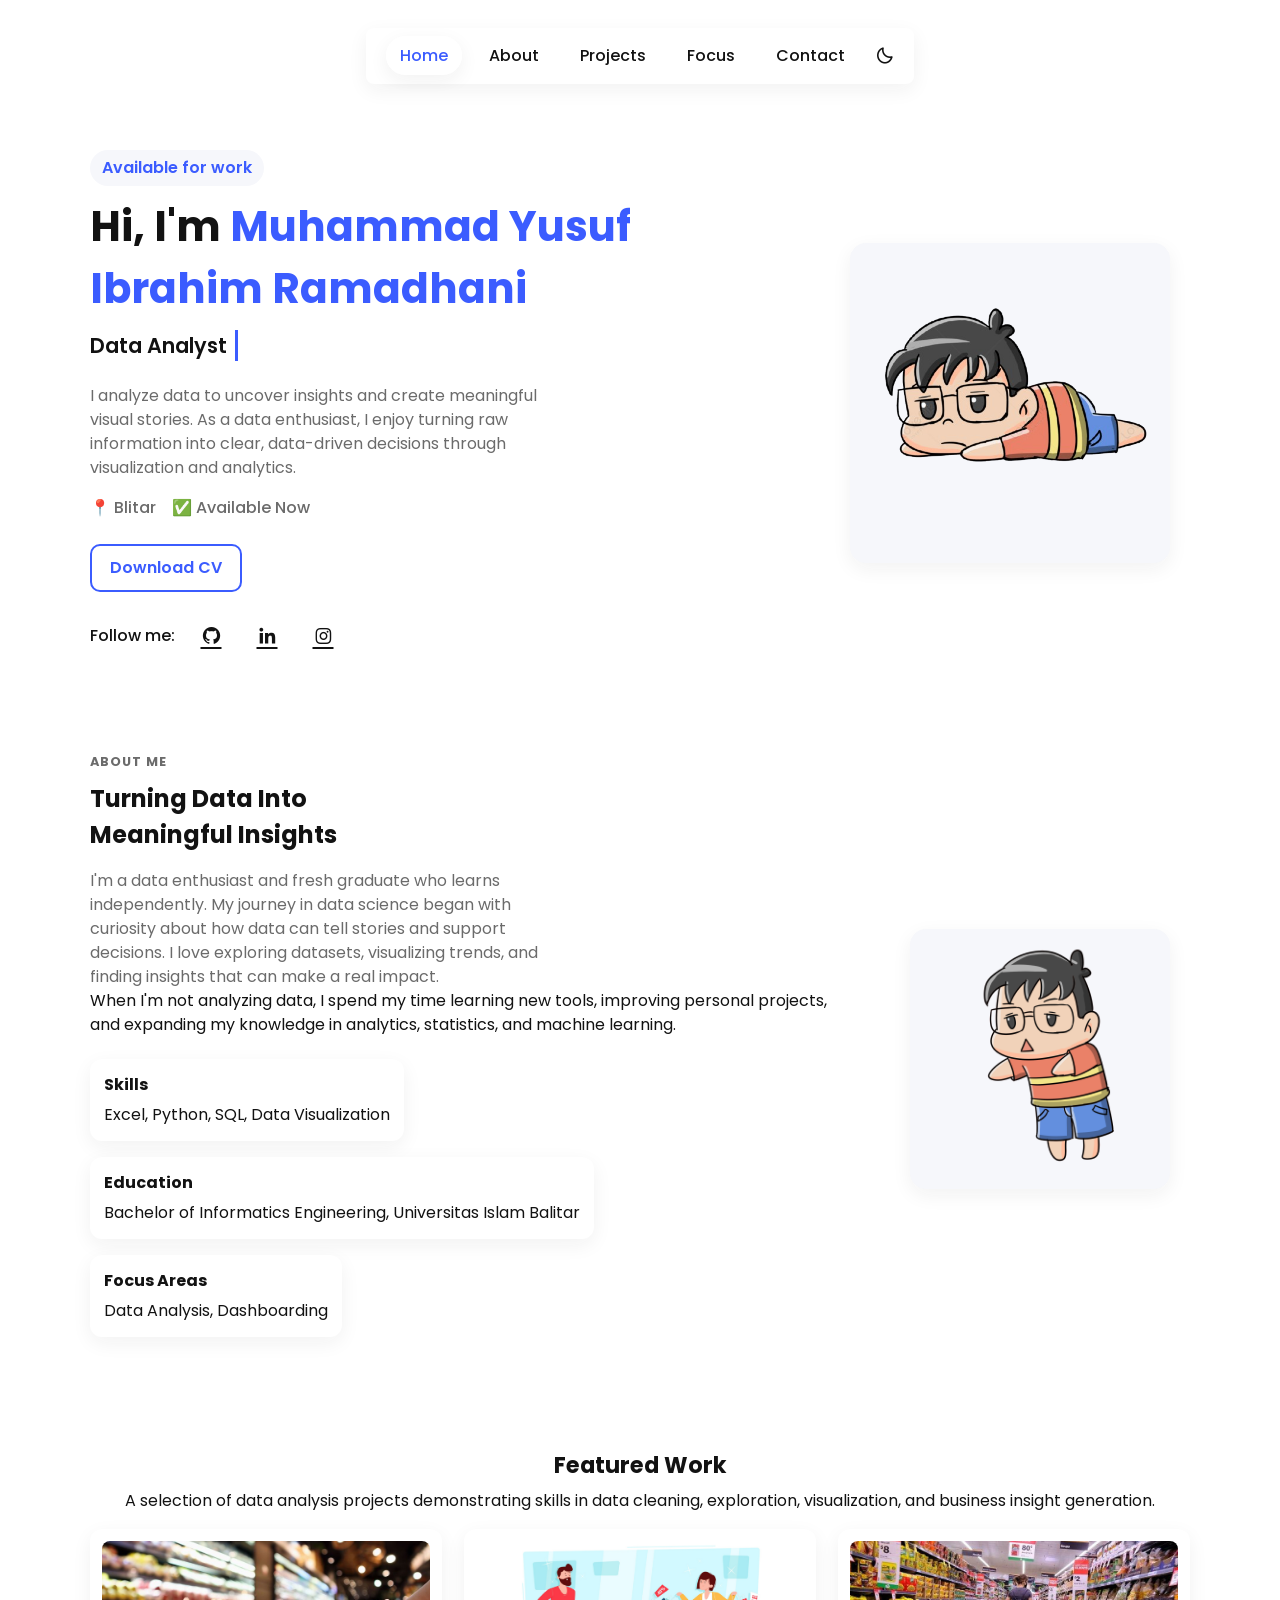
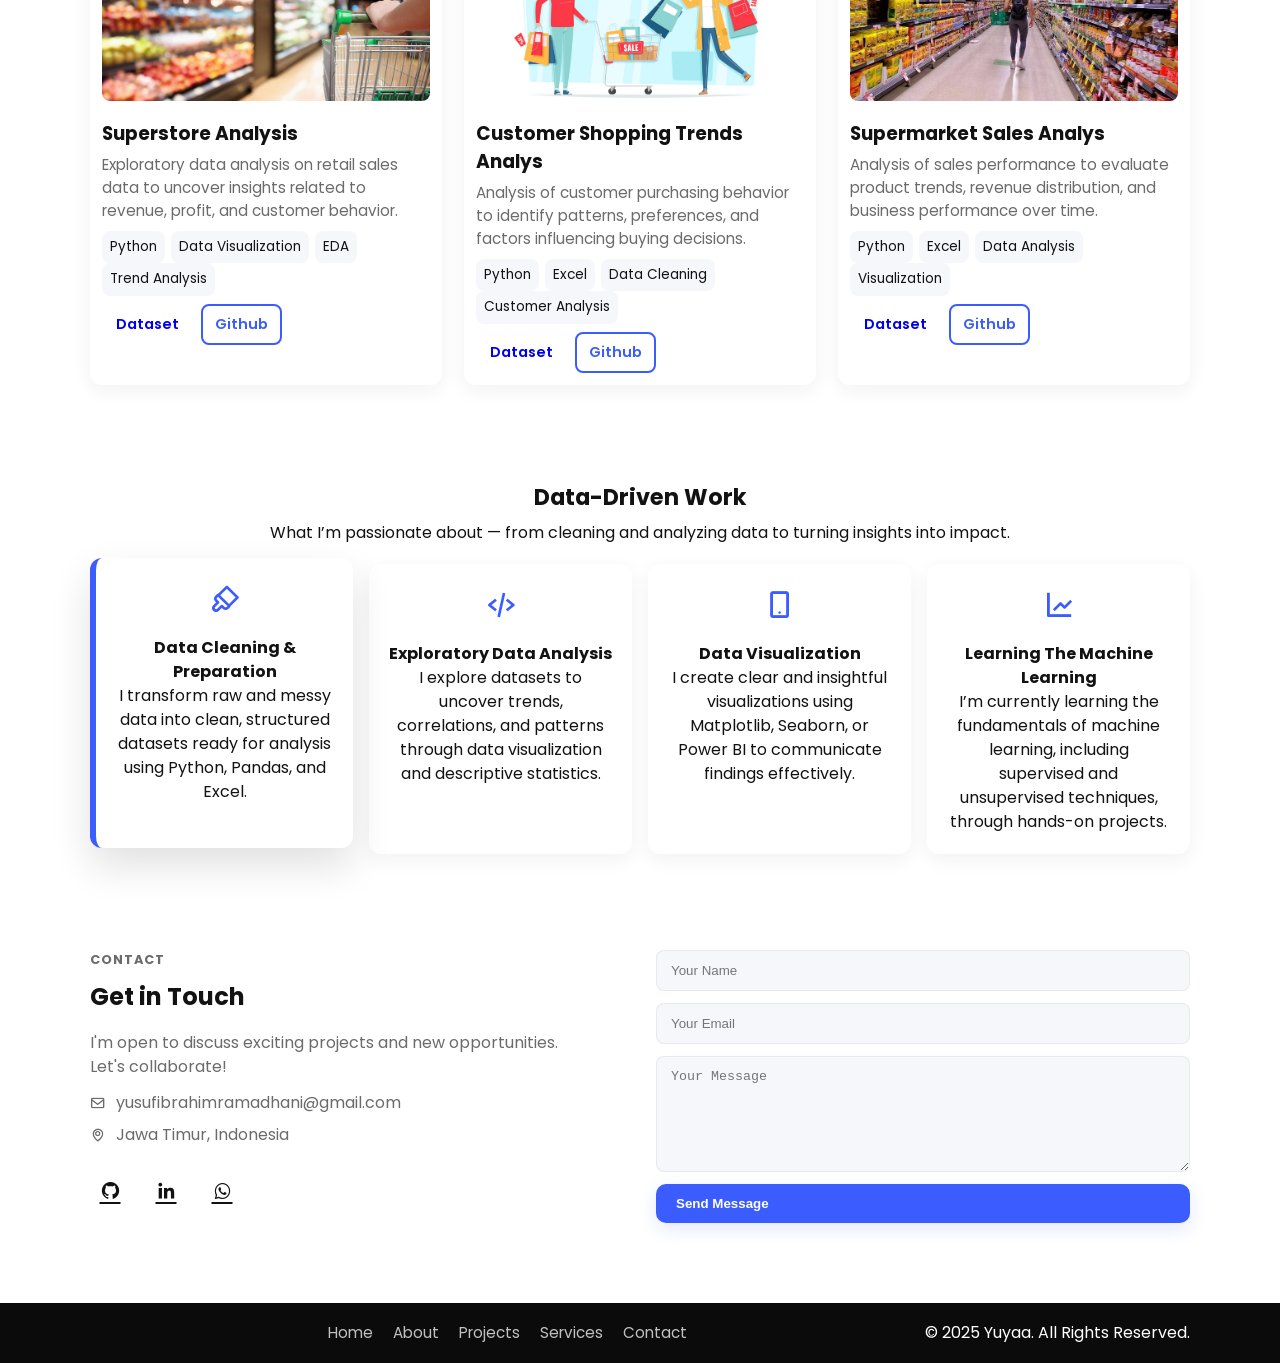
==== index.html @ df60b34b "init" ====
<!DOCTYPE html>
<html lang="en">
<head>
  <meta charset="utf-8" />
  <meta name="viewport" content="width=device-width,initial-scale=1" />
  <title>Yuyaa — Portfolio</title>
  <link href="https://unpkg.com/boxicons@2.1.4/css/boxicons.min.css" rel="stylesheet" />
  <link rel="stylesheet" href="style.css" />
</head>
<body>
  <header class="navbar">
    <div class="container nav-inner">
      
      <nav>
        <ul class="nav-links" id="nav-links">
          <li><a href="#home" class="nav-link active">Home</a></li>
          <li><a href="#about" class="nav-link">About</a></li>
          <li><a href="#projects" class="nav-link">Projects</a></li>
          <li><a href="#focus" class="nav-link">Focus</a></li>
          <li><a href="#contact" class="nav-link">Contact</a></li>
        </ul>
      </nav>

      <div class="controls">
        <div class="theme-toggle" id="theme-toggle" aria-label="Toggle theme">
          <i class="bx bx-moon" id="moon-icon"></i>
          <i class="bx bx-sun" id="sun-icon"></i>
        </div>
      </div>
    </div>
  </header>

  <main>
    <!-- HOME -->
    <section id="home" class="home container">
      <div class="home-left">
        <span class="badge">Available for work</span>
        <h1>Hi, I'm <span class="accent">Muhammad Yusuf Ibrahim Ramadhani</span></h1>
        <h2 class="typing-text" aria-live="polite"></h2>

        <p class="lead">
          I analyze data to uncover insights and create meaningful visual stories.  
          As a data enthusiast, I enjoy turning raw information into clear, data-driven decisions 
          through visualization and analytics.
        </p>

        <div class="meta">
          <div>📍 Blitar</div>
          <div>✅ Available Now</div>
        </div>

        <div class="cta">
          <!-- <a class="btn primary" href="#">Hire Me</a> -->
          <a class="btn outline" href="#" download="CV - Muhammad Yusuf Ibrahim Ramadhani.pdf">Download CV</a>
        </div>

        <div class="socials">
          <span>Follow me:</span>
          <a href="https://github.com/Yusuf-IR08/" aria-label="GitHub" target="_blank" rel="noopener noreferrer"><i class="bx bxl-github"></i></a>
          <a href="https://www.linkedin.com/in/muhammadyusufibrahimramadhani/" aria-label="LinkedIn" target="_blank" rel="noopener noreferrer"><i class="bx bxl-linkedin"></i></a>
          <a href="#" aria-label="Instagram" target="_blank" rel="noopener noreferrer"><i class="bx bxl-instagram"></i></a>
        </div>
      </div>

      <div class="home-right">
        <img src="./pict/mee.png" alt="profile" class="avatar" />
      </div>
    </section>

    <!-- ABOUT -->
    <section id="about" class="about container">
      <div class="section-header small">ABOUT ME</div>
      <div class="about-inner">
        <div class="about-left">
          <h2>Turning Data Into<br/>Meaningful Insights</h2>
          <p class="lead">
            I'm a data enthusiast and fresh graduate who learns independently. 
            My journey in data science began with curiosity about how data can tell stories and support decisions. 
            I love exploring datasets, visualizing trends, and finding insights that can make a real impact.
          </p>
          <p>
            When I'm not analyzing data, I spend my time learning new tools, improving personal projects, 
            and expanding my knowledge in analytics, statistics, and machine learning.
          </p>

          <div class="cards-row">
            <div class="mini-card">
              <h4>Skills</h4>
              <p>Excel, Python, SQL, Data Visualization</p>
            </div>
            <div class="mini-card">
              <h4>Education</h4>
              <p>Bachelor of Informatics Engineering, Universitas Islam Balitar</p>
            </div>
            <div class="mini-card">
              <h4>Focus Areas</h4>
              <p>Data Analysis, Dashboarding</p>
            </div>
          </div>
        </div>

        <div class="about-right">
          <img src="./pict/hey.png" alt="about-avatar" class="about-avatar" />
        </div>
      </div>
    </section>

    <!-- PROJECTS -->
    <section id="projects" class="projects container">
      <div class="section-header">Featured Work</div>
      <p class="subtle">A selection of data analysis projects demonstrating skills in data cleaning, exploration, visualization, and business insight generation.</p>

      <div class="projects-grid">
        <!-- Project 1 -->
        <article class="project-card">
          <img src="./pict/superstore-cover.jpg" alt="Supersore preview" />
          <h3>Superstore Analysis</h3>
          <p class="muted">Exploratory data analysis on retail sales data to uncover insights related to revenue, profit, and customer behavior.</p>
          <div class="project-tags">
            <span class="tag">Python</span><span class="tag">Data Visualization</span><span class="tag">EDA</span><span class="tag">Trend Analysis</span>
          </div>
          <div class="project-cta">
            <a class="btn small" href="https://www.kaggle.com/datasets/vivek468/superstore-dataset-final">Dataset</a>
            <a class="btn outline small" href="https://github.com/Yusuf-IR08/superstore-analys">Github</a>
          </div>
        </article>

        <!-- Project 2 -->
        <article class="project-card">
          <img src="./pict/customer-cover.png" alt="Portfolio preview" />
          <h3>Customer Shopping Trends Analys</h3>
          <p class="muted">Analysis of customer purchasing behavior to identify patterns, preferences, and factors influencing buying decisions.</p>
          <div class="project-tags">
            <span class="tag">Python</span><span class="tag">Excel</span><span class="tag">Data Cleaning</span><span class="tag">Customer Analysis</span>
          </div>
          <div class="project-cta">
            <a class="btn small" href="https://www.kaggle.com/datasets/iamsouravbanerjee/customer-shopping-trends-dataset">Dataset</a>
            <a class="btn outline small" href="https://github.com/Yusuf-IR08/customer-shopping-analys">Github</a>
          </div>
        </article>

        <!-- Project 3 -->
        <article class="project-card">
          <img src="./pict/supermarket-cover.jpg" alt="Weather app" />
          <h3>Supermarket Sales Analys</h3>
          <p class="muted">Analysis of sales performance to evaluate product trends, revenue distribution, and business performance over time.</p>
          <div class="project-tags">
            <span class="tag">Python</span><span class="tag">Excel</span><span class="tag">Data Analysis</span><span class="tag">Visualization</span>
          </div>
          <div class="project-cta">
            <a class="btn small" href="https://www.kaggle.com/datasets/faresashraf1001/supermarket-sales">Dataset</a>
            <a class="btn outline small" href="https://github.com/Yusuf-IR08/supermarket-sales-analys">Github</a>
          </div>
        </article>
      </div>
    </section>

    <!-- SERVICES -->
    <section id="focus" class="focus container">
      <div class="section-header">Data-Driven Work</div>
      <p class="subtle">What I’m passionate about — from cleaning and analyzing data to turning insights into impact.</p>

      <div class="focus-grid">
        <div class="focus-card active">
          <div class="iconwrap"><i class="bx bx-brush"></i></div>
          <h4>Data Cleaning & Preparation</h4>
          <p class="muted">I transform raw and messy data into clean, structured datasets ready for analysis using Python, Pandas, and Excel.</p>
        </div>

        <div class="focus-card">
          <div class="iconwrap"><i class="bx bx-code-alt"></i></div>
          <h4>Exploratory Data Analysis</h4>
          <p class="muted">I explore datasets to uncover trends, correlations, and patterns through data visualization and descriptive statistics.</p>
        </div>

        <div class="focus-card">
          <div class="iconwrap"><i class="bx bx-mobile-alt"></i></div>
          <h4>Data Visualization</h4>
          <p class="muted">I create clear and insightful visualizations using Matplotlib, Seaborn, or Power BI to communicate findings effectively.</p>
        </div>

        <div class="focus-card">
          <div class="iconwrap"><i class="bx bx-line-chart"></i></div>
          <h4>Learning The Machine Learning</h4>
          <p class="muted">I’m currently learning the fundamentals of machine learning, including supervised and unsupervised techniques, through hands-on projects.</p>
        </div>

      </div>
    </section>

    <!-- CONTACT -->
    <section id="contact" class="contact container">
      <div class="contact-inner">
        <div class="contact-left">
          <div class="section-header small">CONTACT</div>
          <h2>Get in Touch</h2>
          <p class="lead">I'm open to discuss exciting projects and new opportunities. Let's collaborate!</p>

          <ul class="contact-info">
            <li><i class="bx bx-envelope"></i> yusufibrahimramadhani@gmail.com</li>
            <!-- <li><i class="bx bx-phone"></i> +213 00 11 22 33 44</li> -->
            <li><i class="bx bx-map"></i> Jawa Timur, Indonesia</li>
          </ul>

          <div class="socials">
            <a href="https://github.com/Yusuf-IR08"><i class="bx bxl-github"></i></a>
            <a href="#"><i class="bx bxl-linkedin"></i></a>
            <a href="#"><i class="bx bxl-whatsapp"></i></a>
          </div>
        </div>

        <form class="contact-form" action="#" onsubmit="return false">
          <input type="text" placeholder="Your Name" required />
          <input type="email" placeholder="Your Email" required />
          <textarea placeholder="Your Message" rows="6" required></textarea>
          <button class="btn primary" type="submit">Send Message</button>
        </form>
      </div>
    </section>
  </main>

  <!-- FOOTER -->
  <footer class="footer">
    <div class="container footer-inner">
      <div class="footer-left"></div>
      <nav class="footer-nav">
        <a href="#home">Home</a>
        <a href="#about">About</a>
        <a href="#projects">Projects</a>
        <a href="#services">Services</a>
        <a href="#contact">Contact</a>
      </nav>
      <div class="copyright">© 2025 Yuyaa. All Rights Reserved.</div>
    </div>
  </footer>

  <script src="script.js" defer></script>
</body>
</html>
---- style.css ----
/* ---------- SETTINGS & RESET ---------- */
@import url("https://fonts.googleapis.com/css2?family=Poppins:wght@300;400;500;600;700&display=swap");

* { box-sizing: border-box; margin: 0; padding: 0; }
html,body { height: 100%; }
body {
  font-family: "Poppins", sans-serif;
  background: var(--bg);
  color: var(--text);
  transition: background 300ms ease, color 300ms ease;
  -webkit-font-smoothing: antialiased;
  -moz-osx-font-smoothing: grayscale;
  line-height: 1.5;
  padding-top: 86px; /* beri ruang di atas konten agar tidak tertutup navbar */
}

/* ---------- THEME VARIABLES ---------- */
:root{
  --bg: #ffffff;
  --card: #f6f7fb;
  --muted: #6b6b6b;
  --accent: #3b5cff;
  --text: #121212;
  --surface: #ffffff;
  --shadow: 0 6px 20px rgba(32,32,32,0.06);
}

body.dark{
  --bg: #0f1114;
  --card: #151719;
  --muted: #9aa3b2;
  --accent: #6891ff;
  --text: #e6eefc;
  --surface: #111213;
  --shadow: 0 8px 26px rgba(0,0,0,0.45);
}

/* ---------- LAYOUT ---------- */
.container { width: 90%; max-width: 1100px; margin: 0 auto; }

/* Navbar */
.navbar {
  position: fixed;
  top: 18px;
  left: 0;
  right: 0;
  z-index: 1000;
  display: flex;
  justify-content: center; /* pusatkan kotak nav */
  background: transparent; /* kotak putih ada di .nav-inner */
  padding: 0.6rem 0;
}
.nav-inner {
  display:flex;
  gap:1rem;
  align-items:center;
  justify-content:space-between;
  background: var(--bg);       /* kotak putih/gelap */
  padding: 1rem 20px;
  border-radius: 8px;
  box-shadow: var(--shadow);
  width: auto;
  max-width: calc(100% - 40px);
}
.footer-left { font-weight:700; font-size:1.05rem; color:var(--text); }

.nav-links { display:flex; gap:0.8rem; list-style:none; align-items:center; }
.nav-links a {
  text-decoration:none; color:var(--text); font-weight:500; padding:8px 14px; border-radius:28px;
}
.nav-links a.active, .nav-links a:hover {
  background: var(--surface); box-shadow: var(--shadow); color:var(--accent);
}

/* Theme toggle */
.theme-toggle{ display:flex; gap:0.5rem; align-items:center; cursor:pointer; color:var(--text); }
.theme-toggle i { font-size:1.2rem; }
#sun-icon { display:none; } /* initially hidden, shown when dark */

/* ---------- HOME ---------- */
.home{ display:flex; gap:2rem; align-items:center; padding:4rem 0; flex-wrap:wrap; }
.home-left{ flex:1 1 520px; min-width:280px; }
.home-right{ flex:0 0 360px; display:flex; justify-content:center; }

.badge{ display:inline-block; background:var(--card); padding:6px 12px; border-radius:18px; color:var(--accent); font-weight:600; }
h1{ font-size:2.6rem; margin:0.6rem 0; }
.accent{ color:var(--accent); }
.typing-text{
  font-size:1.3rem; font-weight:600; color:var(--text); display:inline-block;
  border-right:3px solid var(--accent); padding-right:8px; white-space:nowrap; overflow:hidden;
}
.lead{ color:var(--muted); margin-top:1rem; max-width:48ch; }
.meta{ margin-top:1rem; color:var(--muted); display:flex; gap:1rem; align-items:center; font-weight:500; }
.cta{ margin:1.5rem 0; display:flex; gap:0.8rem; flex-wrap:wrap; }
.btn{
  display:inline-flex; align-items:center; gap:8px; padding:10px 18px; border-radius:10px; text-decoration:none; font-weight:600;
  border:2px solid transparent; cursor:pointer;
  transition: transform 200ms ease, box-shadow 200ms ease;
}
.btn.primary{ background:var(--accent); color:white; box-shadow: 0 6px 18px rgba(59,92,255,0.14); }
.btn.outline{ background:transparent; color:var(--accent); border-color:var(--accent); }
.btn.small{ padding:8px 12px; font-size:0.9rem; border-radius:8px; }
.btn:hover{ transform:translateY(-4px); }

.socials {
display: flex;
align-items: center;
gap: 1rem;
margin-top: 1.5rem;
}

.socials span {
color: var(--secondary-color);
font-weight: 500;
}

.socials a {
    display: inline-flex;
    align-items: center;
    justify-content: center;
    width: 40px;
    height: 40px;
    border-radius: 50%;
    color: var(--accent-color);
    background: var(--card-bg);
    font-size: 1.3rem;
    transition: all 0.3s ease;
}

.socials a:hover {
  background: var(--accent-color);
  color: var(--bg-color); /* teks otomatis kontras dengan warna tema */
  transform: translateY(-5px) scale(1.1);
  box-shadow: 0 6px 12px rgba(0, 102, 255, 0.3);
}



/* avatar */
.avatar{ width:320px; border-radius:16px; padding:12px; background:var(--card); box-shadow:var(--shadow); }

/* ---------- ABOUT ---------- */
.about{ padding:2rem 0 4rem; }
.section-header.small{ font-size:0.8rem; color:var(--muted); margin-bottom:0.6rem; letter-spacing:1px; font-weight:700; }
.about-inner{ display:flex; gap:2rem; align-items:center; flex-wrap:wrap; }
.about-left{ flex:1 1 560px; }
.about-right{ flex:0 0 300px; display:flex; justify-content:center; }
.about-avatar{ width:260px; border-radius:16px; background:var(--card); padding:10px; box-shadow:var(--shadow); }

.cards-row{ margin-top:1.4rem; display:flex; gap:1rem; flex-wrap:wrap; }
.mini-card{ background:var(--surface); padding:14px; border-radius:12px; box-shadow:var(--shadow); min-width:160px; }
.mini-card h4{ margin-bottom:6px; }
.mini-card:hover{ transform:translateY(-6px); box-shadow: 0 16px 40px rgba(0,0,0,0.12); transition: transform 180ms ease, box-shadow 180ms ease; }

/* ---------- PROJECTS ---------- */
.projects{ 
    padding:3rem 0; 
    text-align:center;
    position: relative;
    z-index: 1;
}
.section-header{ font-size:1.4rem; font-weight:700; margin-bottom:0.4rem; }
.projects-grid{ margin-top:1rem; display:grid; grid-template-columns:repeat(3,1fr); gap:1.4rem; }
.project-card{ background:var(--surface); border-radius:12px; padding:12px; box-shadow:var(--shadow); text-align:left; transition:transform 220ms cubic-bezier(.2,.9,.2,1), box-shadow 220ms ease; }
.project-card img{ width:100%; border-radius:8px; object-fit:cover; height:160px; }
.project-card h3{ margin:12px 0 6px; }
.project-card .muted{ color:var(--muted); font-size:0.95rem; }
.project-tags{ margin:8px 0; }
.tag{ display:inline-block; padding:6px 8px; border-radius:8px; background:var(--card); margin-right:6px; font-size:0.85rem; }
.project-cta{ margin-top:8px; display:flex; gap:8px; }

.project-card:hover{
  transform:translateY(-10px) scale(1.01);
  box-shadow: 0 20px 50px rgba(0,0,0,0.12);
}

/* ---------- SERVICES ---------- */
.focus{ padding:3rem 0; text-align:center; }
.focus-grid{ display:grid; grid-template-columns:repeat(4,1fr); gap:1rem; margin-top:1.2rem; }
.focus-card{ background:var(--surface); padding:20px; border-radius:12px; box-shadow:var(--shadow); transition: transform 180ms ease, box-shadow 180ms ease; cursor:pointer; text-align:center; }
.focus-card:hover{ transform:translateY(-10px); box-shadow: 0 18px 40px rgba(0,0,0,0.15); }
.focus-card .iconwrap{ font-size:2rem; margin-bottom:10px; color:var(--accent); }

/* highlight first */
.focus-card.active{ transform:translateY(-6px); box-shadow: 0 18px 40px rgba(0,0,0,0.12); border-left:6px solid var(--accent); }

/* ---------- CONTACT ---------- */
.contact{ padding:3rem 0; }
.contact-inner{ display:flex; gap:2rem; align-items:flex-start; flex-wrap:wrap; }
.contact-left{ flex:1 1 420px; }
.contact-form{ flex:1 1 420px; display:flex; flex-direction:column; gap:12px; }
.contact-form input, .contact-form textarea{
  width:100%; padding:12px 14px; border-radius:8px; border:1px solid rgba(0,0,0,0.06); background:var(--card); color:var(--text);
}
.contact-info{ list-style:none; margin-top:12px; color:var(--muted); }
.contact-info li{ margin:8px 0; display:flex; gap:10px; align-items:center; }

/* ---------- FOOTER ---------- */
.footer{ background:#0b0b0b; color:white; padding:18px 0; margin-top:2rem; }
.footer .container{ display:flex; gap:1rem; align-items:center; justify-content:space-between; }
.footer-nav a{ color:rgba(255,255,255,0.75); margin:0 8px; text-decoration:none; font-size:0.95rem; }

/* ---------- RESPONSIVE ---------- */
@media (max-width: 1000px){
  .projects-grid{ grid-template-columns:repeat(2,1fr); }
  .focus-grid{ grid-template-columns:repeat(2,1fr); }
}
@media (max-width: 700px){
  .nav-links{ display:none; } /* keep simple mobile: hide menu (could add burger later) */
  .home-right{ order:-1; margin-bottom:1.2rem; }
  .projects-grid{ grid-template-columns:1fr; }
  .focus-grid{ grid-template-columns:1fr; }
  .footer .container{ flex-direction:column; gap:0.8rem; text-align:center; }
}
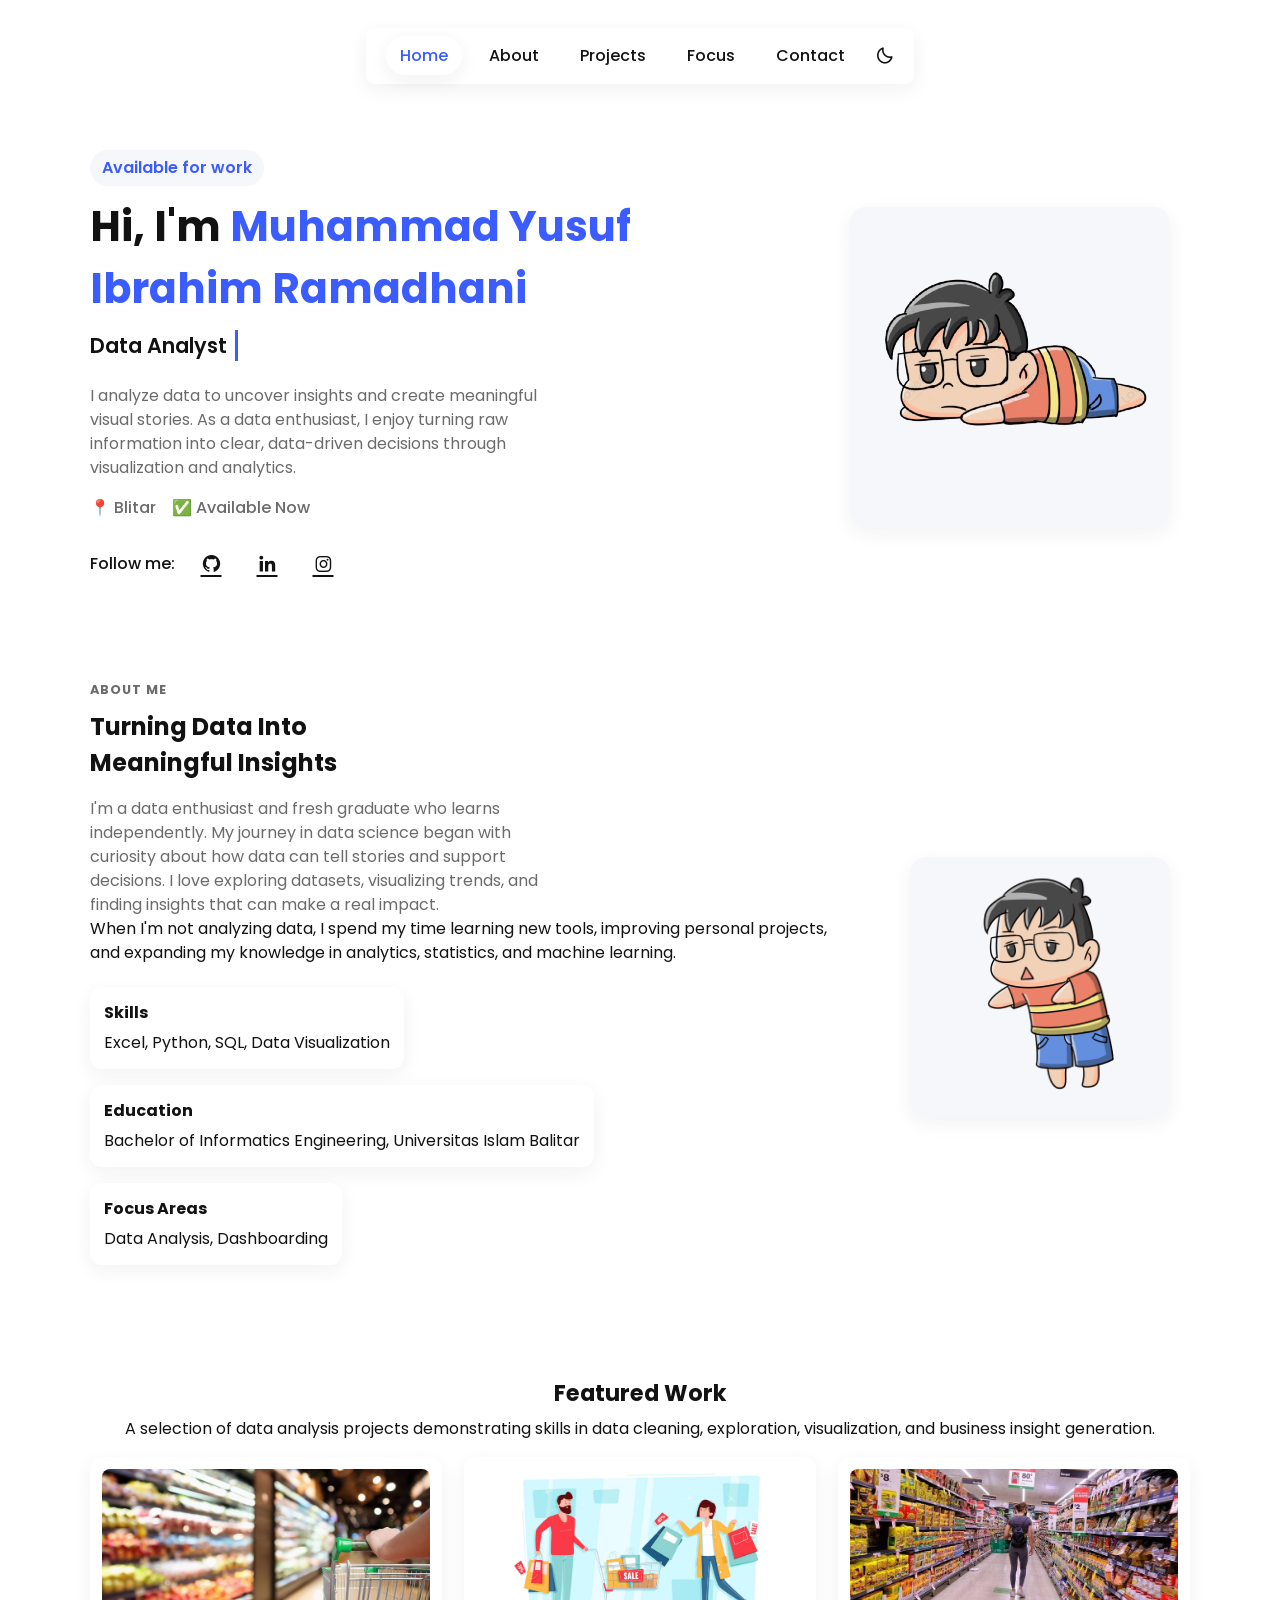
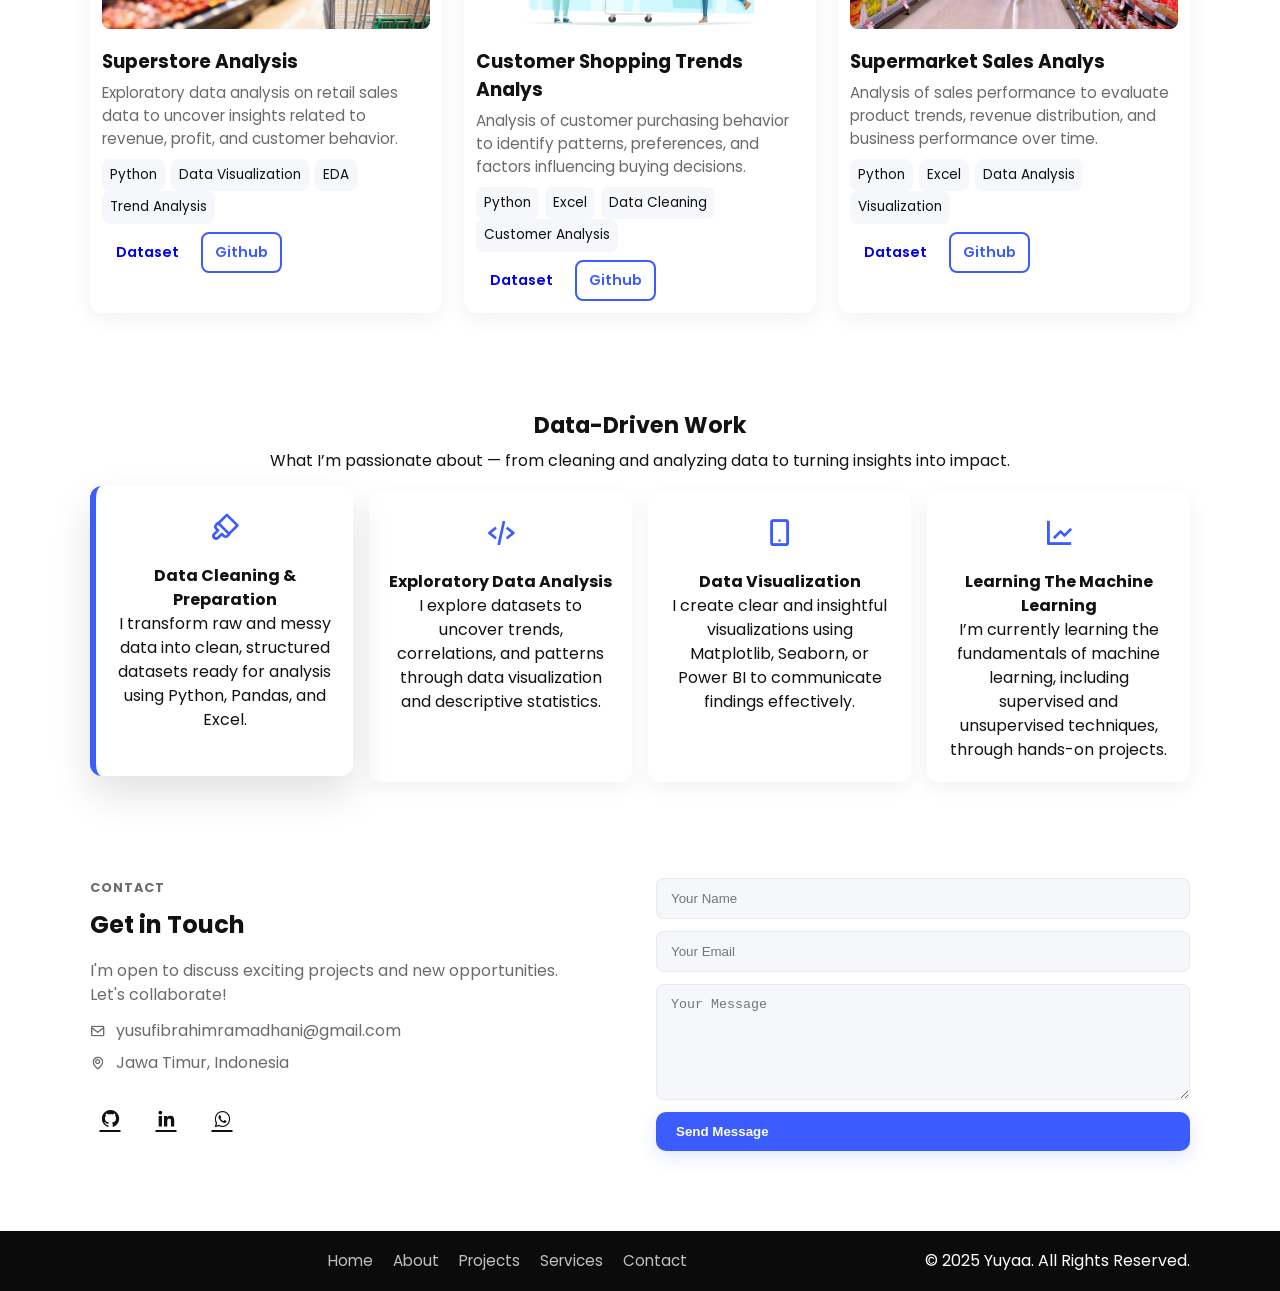
==== commit a4bec182: "update code" ====
--- a/index.html
+++ b/index.html
@@ -4,6 +4,17 @@
   <meta charset="utf-8" />
   <meta name="viewport" content="width=device-width,initial-scale=1" />
   <title>Yuyaa — Portfolio</title>
+
+  <!-- Google tag (gtag.js) -->
+  <script async src="https://www.googletagmanager.com/gtag/js?id=G-2QHDWP4FH5"></script>
+  <script>
+    window.dataLayer = window.dataLayer || [];
+    function gtag(){dataLayer.push(arguments);}
+    gtag('js', new Date());
+
+    gtag('config', 'G-2QHDWP4FH5');
+  </script>
+
   <link href="https://unpkg.com/boxicons@2.1.4/css/boxicons.min.css" rel="stylesheet" />
   <link rel="stylesheet" href="style.css" />
 </head>
@@ -49,10 +60,10 @@
           <div>✅ Available Now</div>
         </div>
 
-        <div class="cta">
+        <!-- <div class="cta"> -->
           <!-- <a class="btn primary" href="#">Hire Me</a> -->
-          <a class="btn outline" href="#" download="CV - Muhammad Yusuf Ibrahim Ramadhani.pdf">Download CV</a>
-        </div>
+          <!-- <a class="btn outline" href="#" download="CV_muhammad_yusuf_ir.pdf">Download CV</a> -->
+        <!-- </div> -->
 
         <div class="socials">
           <span>Follow me:</span>
